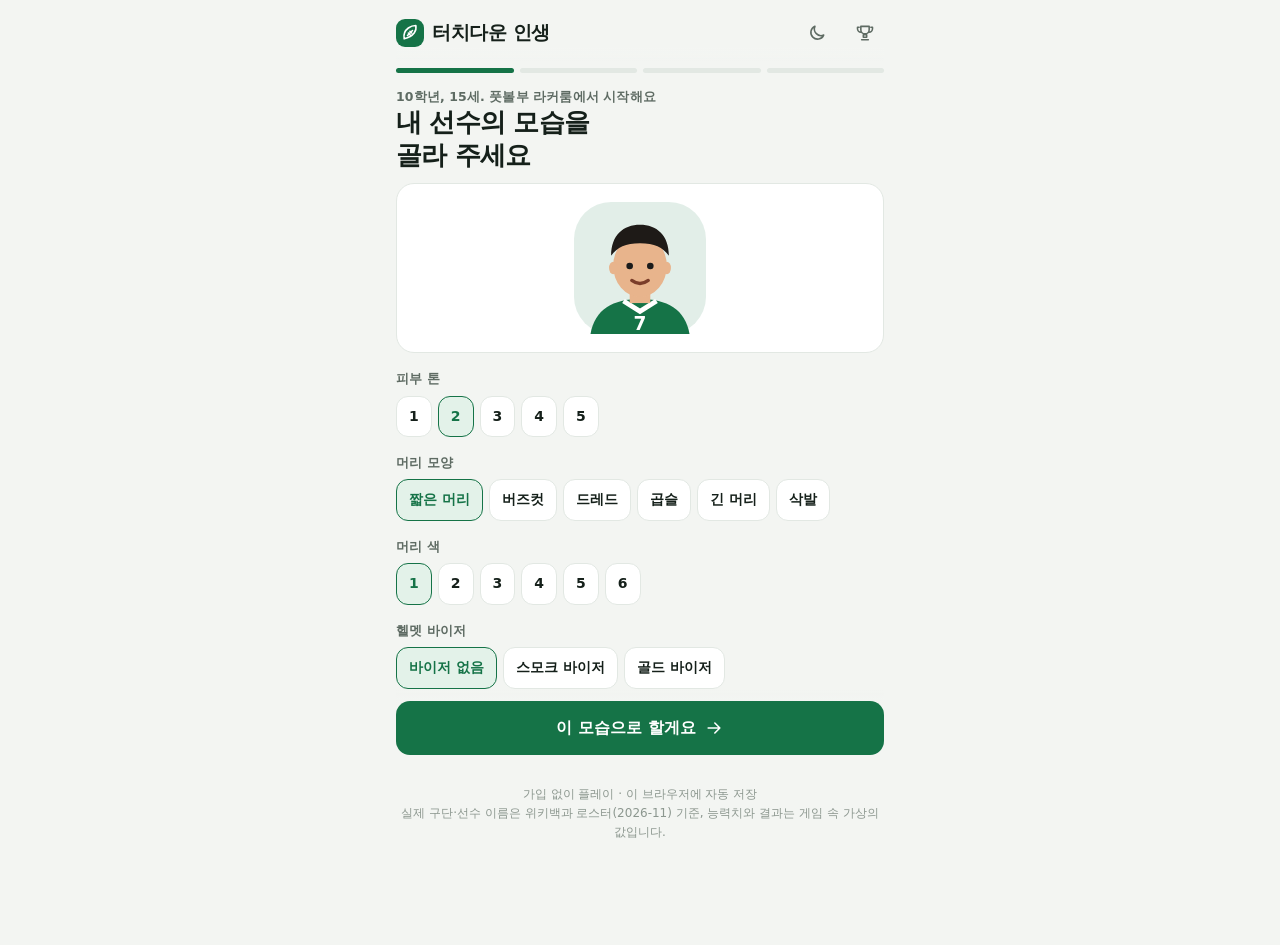
==== touchdown-life/index.html @ 7407114d "Add Touchdown Life: American football career simulation game Browser game (vanilla ES modules, no bu" ====
<!doctype html>
<html lang="ko">
<head>
  <meta charset="utf-8">
  <meta name="viewport" content="width=device-width, initial-scale=1, viewport-fit=cover">
  <meta name="theme-color" content="#F3F5F2">
  <meta name="description" content="미국 고교 풋볼부 10학년부터 대학, NFL 드래프트, 슈퍼볼과 명예의 전당까지. 나만의 미식축구 선수 커리어 게임.">
  <title>터치다운 인생</title>
  <link rel="icon" href="data:image/svg+xml,%3Csvg xmlns='http://www.w3.org/2000/svg' viewBox='0 0 64 64'%3E%3Crect width='64' height='64' rx='16' fill='%23157347'/%3E%3Cellipse cx='32' cy='32' rx='20' ry='12' transform='rotate(-30 32 32)' fill='%238A4B22'/%3E%3Cpath d='M24 37l16-10' stroke='white' stroke-width='3'/%3E%3C/svg%3E">
  <link rel="stylesheet" href="css/app.css">
  <script>try{var t=localStorage.getItem('tdlife.theme');if(t==='light'||t==='dark')document.documentElement.dataset.theme=t;}catch(e){}</script>
  <script type="module" src="js/main.js"></script>
</head>
<body>
  <div id="app"><main class="boot"><p>필드에 조명을 켜는 중…</p></main></div>
  <div id="sheet-root"></div>
  <div id="toast" class="toast" role="status" aria-live="polite"></div>
  <noscript>이 게임을 하려면 JavaScript를 켜 주세요.</noscript>
</body>
</html>
---- touchdown-life/css/app.css ----
:root {
  --bg: #F3F5F2; --surface: #FFFFFF; --surface-2: #F7F9F6; --ink: #15201A; --muted: #5E6B63; --faint: #8C978F; --line: #E2E8E3;
  --accent: #157347; --accent-2: #1F8F59; --accent-soft: #E3F2E9; --on-accent: #FFFFFF;
  --gold: #B98516; --gold-soft: #FBF1D9; --red: #CF3F3F; --red-soft: #FBE7E7; --blue: #2C66D3; --blue-soft: #E5EDFB;
  --shadow: 0 1px 2px rgba(18, 32, 24, .06), 0 6px 18px rgba(18, 32, 24, .06); --radius: 18px; --radius-s: 12px;
  color-scheme: light;
}
@media (prefers-color-scheme: dark) {
  :root:not([data-theme="light"]) {
    --bg: #0E1411; --surface: #17201B; --surface-2: #1C2620; --ink: #E7EEE9; --muted: #A1AEA6; --faint: #75837A; --line: #26332C;
    --accent: #34A86E; --accent-2: #3FBF7E; --accent-soft: #1C3527; --on-accent: #06140C;
    --gold: #E2B24A; --gold-soft: #33290F; --red: #EF6B6B; --red-soft: #3A1C1C; --blue: #6F9BF0; --blue-soft: #1B2840;
    --shadow: 0 1px 2px rgba(0, 0, 0, .3); color-scheme: dark;
  }
}
:root[data-theme="dark"] {
  --bg: #0E1411; --surface: #17201B; --surface-2: #1C2620; --ink: #E7EEE9; --muted: #A1AEA6; --faint: #75837A; --line: #26332C;
  --accent: #34A86E; --accent-2: #3FBF7E; --accent-soft: #1C3527; --on-accent: #06140C;
  --gold: #E2B24A; --gold-soft: #33290F; --red: #EF6B6B; --red-soft: #3A1C1C; --blue: #6F9BF0; --blue-soft: #1B2840;
  --shadow: 0 1px 2px rgba(0, 0, 0, .3); color-scheme: dark;
}
* { box-sizing: border-box; }
html { -webkit-text-size-adjust: 100%; }
body { margin: 0; background: var(--bg); color: var(--ink); font: 15px/1.55 -apple-system, BlinkMacSystemFont, "Apple SD Gothic Neo", "Pretendard", "Noto Sans KR", "Malgun Gothic", system-ui, sans-serif; word-break: keep-all; overflow-wrap: anywhere; }
button, input, select { font: inherit; color: inherit; }
button { cursor: pointer; }
h1, h2, h3, h4, p { margin: 0; }
.ic { width: 20px; height: 20px; fill: none; stroke: currentColor; stroke-width: 1.9; stroke-linecap: round; stroke-linejoin: round; flex: none; }
.boot { min-height: 100vh; display: grid; place-items: center; color: var(--muted); }
.shell { max-width: 520px; margin: 0 auto; min-height: 100vh; padding: 0 16px calc(96px + env(safe-area-inset-bottom)); }
.appbar { position: sticky; top: 0; z-index: 20; display: flex; align-items: center; gap: 10px; padding: 14px 0 10px; background: linear-gradient(var(--bg) 75%, transparent); }
.appbar h1 { font-size: 19px; font-weight: 800; letter-spacing: -.02em; display: flex; align-items: center; gap: 8px; }
.appbar h1 .logo { width: 28px; height: 28px; border-radius: 9px; background: var(--accent); color: var(--on-accent); display: grid; place-items: center; }
.appbar .spacer { flex: 1; }
.icon-btn { width: 38px; height: 38px; border-radius: 12px; border: 0; background: transparent; color: var(--muted); display: grid; place-items: center; }
.icon-btn:hover { background: var(--surface); color: var(--ink); }
.money-chip { display: flex; align-items: center; gap: 6px; border: 1px solid var(--line); background: var(--surface); border-radius: 999px; padding: 6px 12px 6px 8px; font-size: 13px; font-weight: 700; }
.money-chip .ic { width: 18px; height: 18px; color: var(--accent); }
.card { background: var(--surface); border-radius: var(--radius); box-shadow: var(--shadow); padding: 18px; margin: 12px 0; }
.card.flat { box-shadow: none; border: 1px solid var(--line); }
.card h2 { font-size: 17px; font-weight: 800; letter-spacing: -.01em; }
.card h3 { font-size: 15px; font-weight: 800; }
.eyebrow { font-size: 12.5px; color: var(--muted); font-weight: 600; letter-spacing: .01em; }
.muted { color: var(--muted); } .faint { color: var(--faint); } .small { font-size: 13px; } .tiny { font-size: 12px; }
.row { display: flex; align-items: center; gap: 12px; } .row.between { justify-content: space-between; } .grow { flex: 1; min-width: 0; }
.stack > * + * { margin-top: 10px; }
.big { font-size: 34px; font-weight: 900; letter-spacing: -.03em; line-height: 1.1; }
.accent { color: var(--accent); } .up { color: var(--red); } .down { color: var(--blue); } .gold { color: var(--gold); }
.pill { display: inline-flex; align-items: center; gap: 4px; padding: 2px 9px; border-radius: 999px; font-size: 12px; font-weight: 700; background: var(--surface-2); color: var(--muted); border: 1px solid var(--line); }
.pill.green { background: var(--accent-soft); color: var(--accent); border-color: transparent; } .pill.gold { background: var(--gold-soft); color: var(--gold); border-color: transparent; }
.pill.red { background: var(--red-soft); color: var(--red); border-color: transparent; } .pill.blue { background: var(--blue-soft); color: var(--blue); border-color: transparent; }
.primary, .secondary, .ghost { border: 0; border-radius: 14px; padding: 15px 18px; font-weight: 800; font-size: 16px; display: flex; align-items: center; justify-content: center; gap: 8px; width: 100%; }
.primary { background: var(--accent); color: var(--on-accent); }
.primary:hover { background: var(--accent-2); }
.primary:disabled { opacity: .45; cursor: not-allowed; }
.secondary { background: var(--accent-soft); color: var(--accent); }
.ghost { background: transparent; color: var(--muted); font-weight: 700; font-size: 14px; padding: 10px; }
.dock { position: sticky; bottom: calc(76px + env(safe-area-inset-bottom)); z-index: 15; padding: 12px 0 6px; background: linear-gradient(transparent, var(--bg) 35%); }
.dock .hint { text-align: center; font-size: 12.5px; color: var(--muted); margin-bottom: 8px; }
/* 하단 탭 */
.tabbar { position: fixed; left: 0; right: 0; bottom: 0; z-index: 30; background: var(--surface); border-top: 1px solid var(--line); padding-bottom: env(safe-area-inset-bottom); }
.tabbar nav { max-width: 520px; margin: 0 auto; display: grid; grid-template-columns: repeat(5, 1fr); }
.tab { border: 0; background: transparent; padding: 9px 0 8px; display: grid; justify-items: center; gap: 2px; font-size: 11.5px; font-weight: 700; color: var(--faint); position: relative; }
.tab.active { color: var(--accent); }
.tab .dot { position: absolute; top: 6px; right: calc(50% - 16px); width: 8px; height: 8px; border-radius: 50%; background: var(--red); }
/* 프로필 */
.hero { display: flex; gap: 14px; align-items: center; }
.hero .avatar { border-radius: 18px; flex: none; }
.hero .name { font-size: 20px; font-weight: 900; letter-spacing: -.02em; }
.ovr { text-align: right; }
.ovr b { display: block; font-size: 36px; line-height: 1; font-weight: 900; letter-spacing: -.04em; }
.ovr small { font-size: 12px; color: var(--muted); font-weight: 700; }
.tier { font-size: 12px; font-weight: 800; color: var(--accent); }
.stat-grid { display: grid; grid-template-columns: repeat(3, 1fr); gap: 8px; }
.stat-grid.four { grid-template-columns: repeat(4, 1fr); }
.stat { background: var(--surface-2); border-radius: var(--radius-s); padding: 10px 8px; text-align: center; }
.stat b { display: block; font-size: 20px; font-weight: 900; letter-spacing: -.03em; line-height: 1.2; }
.stat span { font-size: 11.5px; color: var(--muted); font-weight: 600; }
/* 할 일 목록 */
.todo { display: flex; align-items: center; gap: 12px; width: 100%; text-align: left; border: 0; background: transparent; padding: 13px 2px; border-top: 1px solid var(--line); }
.todo:first-of-type { border-top: 0; }
.todo .badge { width: 40px; height: 40px; border-radius: 13px; background: var(--accent-soft); color: var(--accent); display: grid; place-items: center; flex: none; }
.todo .badge.gold { background: var(--gold-soft); color: var(--gold); } .todo .badge.red { background: var(--red-soft); color: var(--red); } .todo .badge.blue { background: var(--blue-soft); color: var(--blue); }
.todo strong { display: block; font-size: 15px; } .todo small { color: var(--muted); font-size: 13px; }
.todo .new { width: 8px; height: 8px; border-radius: 50%; background: var(--red); }
.todo .ic.chev { color: var(--faint); }
/* 시즌 진행 */
.segments { display: grid; grid-template-columns: repeat(5, 1fr); gap: 4px; margin: 10px 0 4px; }
.segments i { height: 6px; border-radius: 3px; background: var(--line); }
.segments i.done { background: var(--accent); } .segments i.now { background: var(--gold); }
.seg-labels { display: grid; grid-template-columns: repeat(5, 1fr); gap: 4px; font-size: 10.5px; color: var(--faint); text-align: center; }
.field { display: block; width: 100%; height: auto; border-radius: 14px; }
.choice { display: block; width: 100%; text-align: left; background: var(--surface); border: 1.5px solid var(--line); border-radius: 16px; padding: 14px 16px; margin-top: 10px; }
.choice:hover { border-color: var(--accent); background: var(--accent-soft); }
.choice strong { display: block; font-size: 15.5px; }
.choice .chance { font-size: 13px; color: var(--accent); font-weight: 800; margin-top: 3px; }
.choice .hint { font-size: 12.5px; color: var(--muted); }
.result-box { border-radius: 16px; padding: 14px 16px; background: var(--accent-soft); }
.result-box.fail { background: var(--red-soft); }
.result-box .verdict { font-weight: 900; font-size: 18px; }
.roll { height: 10px; border-radius: 5px; background: var(--red-soft); position: relative; overflow: hidden; margin: 10px 0 6px; }
.roll span { position: absolute; inset: 0 auto 0 0; background: var(--accent); opacity: .65; }
.roll i { position: absolute; top: -3px; width: 3px; height: 16px; background: var(--ink); border-radius: 2px; }
.lines { display: flex; flex-wrap: wrap; gap: 6px; margin-top: 8px; }
/* 능력치 */
.attr { display: grid; grid-template-columns: 74px 1fr 52px; align-items: center; gap: 10px; padding: 7px 0; }
.attr .bar { height: 9px; border-radius: 5px; background: var(--surface-2); overflow: hidden; border: 1px solid var(--line); }
.attr .bar span { display: block; height: 100%; background: var(--faint); border-radius: 5px; }
.attr.focus .bar span { background: var(--accent); }
.attr .v { text-align: right; font-weight: 900; font-variant-numeric: tabular-nums; }
.attr .v small { font-size: 11px; font-weight: 800; margin-left: 2px; }
.attr label { font-weight: 700; font-size: 14px; }
.attr.focus label { color: var(--accent); }
.meter { display: grid; grid-template-columns: 84px 1fr 34px; gap: 10px; align-items: center; font-size: 13.5px; padding: 4px 0; }
.meter .bar { height: 7px; border-radius: 4px; background: var(--surface-2); overflow: hidden; }
.meter .bar span { display: block; height: 100%; background: var(--blue); }
/* 표 */
.table-wrap { overflow-x: auto; margin: 0 -4px; }
table { width: 100%; border-collapse: collapse; font-size: 13px; font-variant-numeric: tabular-nums; }
th, td { padding: 8px 6px; text-align: right; white-space: nowrap; border-bottom: 1px solid var(--line); }
th { color: var(--muted); font-weight: 700; font-size: 12px; }
th:first-child, td:first-child, td.l, th.l { text-align: left; }
tr.mine td { background: var(--accent-soft); font-weight: 800; }
.res-w { color: var(--accent); font-weight: 900; } .res-l { color: var(--red); font-weight: 900; }
/* 트로피 */
.shelf { display: grid; grid-template-columns: repeat(auto-fill, minmax(92px, 1fr)); gap: 8px; }
.trophy { background: var(--gold-soft); border-radius: 14px; padding: 10px 8px; text-align: center; }
.trophy .ic { width: 26px; height: 26px; color: var(--gold); }
.trophy b { display: block; font-size: 18px; font-weight: 900; }
.trophy span { font-size: 11.5px; font-weight: 700; color: var(--muted); }
.timeline { list-style: none; margin: 0; padding: 0; }
.timeline li { display: grid; grid-template-columns: 48px 1fr; gap: 10px; padding: 8px 0; border-bottom: 1px dashed var(--line); font-size: 14px; }
.timeline li b { color: var(--accent); font-variant-numeric: tabular-nums; }
/* 반응 */
.post { border-top: 1px solid var(--line); padding: 12px 0; }
.post:first-child { border-top: 0; }
.headline { font-weight: 800; font-size: 15.5px; margin: 4px 0 8px; }
.comment { display: grid; grid-template-columns: 32px 1fr auto; gap: 10px; padding: 8px 0; }
.comment .face { width: 32px; height: 32px; border-radius: 50%; background: var(--surface-2); display: grid; place-items: center; font-weight: 800; font-size: 13px; color: var(--muted); }
.comment .meta { font-size: 11.5px; color: var(--faint); }
.comment .likes { font-size: 12px; color: var(--faint); }
.spark { width: 100%; height: auto; }
.spark-line { fill: none; stroke: var(--accent); stroke-width: 2.4; } .spark-fill { fill: var(--accent-soft); } .spark-dot { fill: var(--accent); }
/* 시트 */
.backdrop { position: fixed; inset: 0; z-index: 50; background: rgba(8, 14, 10, .45); display: flex; align-items: flex-end; justify-content: center; animation: fade .15s ease-out; }
.sheet { width: 100%; max-width: 520px; max-height: 92vh; overflow: auto; background: var(--surface); border-radius: 24px 24px 0 0; padding: 20px 18px calc(18px + env(safe-area-inset-bottom)); animation: up .22s ease-out; }
.sheet .close { position: sticky; top: 0; float: right; margin: -6px -6px 0 0; }
.sheet h2 { font-size: 22px; font-weight: 900; letter-spacing: -.02em; line-height: 1.3; }
.sheet .lead { color: var(--muted); margin-top: 6px; }
.kv { display: flex; justify-content: space-between; gap: 12px; padding: 9px 0; border-bottom: 1px solid var(--line); font-size: 14.5px; }
.kv span { color: var(--muted); } .kv b { text-align: right; }
.growth-grid { display: grid; grid-template-columns: repeat(3, 1fr); gap: 8px; margin-top: 12px; }
.growth-grid .g { background: var(--surface-2); border-radius: 14px; padding: 10px; text-align: center; }
.growth-grid .g b { display: block; font-size: 26px; font-weight: 900; letter-spacing: -.03em; }
.growth-grid .g.focus b { color: var(--accent); }
.growth-grid .g small { font-size: 12px; font-weight: 800; }
.option { display: block; width: 100%; text-align: left; border: 1.5px solid var(--line); background: var(--surface); border-radius: 16px; padding: 14px 16px; margin-top: 10px; }
.option.sel { border-color: var(--accent); background: var(--accent-soft); }
.option strong { font-size: 15.5px; } .option .sub { font-size: 13px; color: var(--muted); margin-top: 2px; } .option .desc { font-size: 13px; margin-top: 6px; }
.toast { position: fixed; left: 50%; bottom: calc(96px + env(safe-area-inset-bottom)); transform: translateX(-50%) translateY(20px); opacity: 0; background: var(--ink); color: var(--bg); padding: 10px 16px; border-radius: 12px; font-size: 14px; font-weight: 700; z-index: 70; transition: .2s; max-width: calc(100% - 32px); pointer-events: none; }
.toast.show { opacity: 1; transform: translateX(-50%); }
/* 중계 */
.scoreboard { display: grid; grid-template-columns: 1fr auto 1fr; align-items: center; background: #101814; color: #fff; border-radius: 18px; padding: 16px; text-align: center; }
.scoreboard b { font-size: 40px; font-weight: 900; font-variant-numeric: tabular-nums; letter-spacing: -.03em; }
.scoreboard small { display: block; font-size: 12px; opacity: .75; font-weight: 700; }
.scoreboard .q { font-size: 12px; background: #E5B53C; color: #101814; border-radius: 8px; padding: 2px 8px; font-weight: 900; }
.pbp { list-style: none; padding: 0; margin: 12px 0 0; max-height: 46vh; overflow: auto; }
.pbp li { padding: 8px 0; border-bottom: 1px solid var(--line); font-size: 14px; display: grid; grid-template-columns: 56px 1fr; gap: 8px; animation: fade .3s; }
.pbp li.score { font-weight: 800; } .pbp li.mine { color: var(--accent); } .pbp li time { color: var(--faint); font-size: 12px; font-variant-numeric: tabular-nums; }
/* 생성 화면 */
.steps { display: flex; gap: 6px; margin: 6px 0 14px; }
.steps i { flex: 1; height: 5px; border-radius: 3px; background: var(--line); } .steps i.on { background: var(--accent); }
.setup h2 { font-size: 26px; font-weight: 900; letter-spacing: -.03em; line-height: 1.25; }
.field-row { margin-top: 16px; }
.field-row > label { display: block; font-size: 13px; font-weight: 700; color: var(--muted); margin-bottom: 6px; }
input[type=text], input[type=number], select { width: 100%; border: 1.5px solid var(--line); background: var(--surface); border-radius: 12px; padding: 12px 14px; font-size: 16px; }
input:focus, select:focus, button:focus-visible { outline: 2px solid var(--accent); outline-offset: 2px; }
.seg { display: flex; flex-wrap: wrap; gap: 6px; }
.seg button { border: 1.5px solid var(--line); background: var(--surface); border-radius: 12px; padding: 9px 12px; font-weight: 700; font-size: 14px; }
.seg button.on { border-color: var(--accent); background: var(--accent-soft); color: var(--accent); }
.pos-grid { display: grid; grid-template-columns: repeat(4, 1fr); gap: 6px; }
.pos-grid button { border: 1.5px solid var(--line); background: var(--surface); border-radius: 12px; padding: 9px 4px; display: grid; gap: 0; }
.pos-grid button b { font-size: 16px; font-weight: 900; } .pos-grid button span { font-size: 11px; color: var(--muted); }
.pos-grid button.on { border-color: var(--accent); background: var(--accent-soft); } .pos-grid button.on b { color: var(--accent); }
.cand { border: 1.5px solid var(--line); background: var(--surface); border-radius: 18px; padding: 14px 16px; width: 100%; text-align: left; margin-top: 10px; }
.cand.on { border-color: var(--accent); box-shadow: 0 0 0 3px var(--accent-soft); }
.cand .mini { display: grid; grid-template-columns: repeat(6, 1fr); gap: 4px; margin-top: 10px; }
.cand .mini div { text-align: center; } .cand .mini b { display: block; font-size: 16px; font-weight: 900; } .cand .mini span { font-size: 10.5px; color: var(--muted); }
.avatar-grid { display: grid; grid-template-columns: repeat(3, 1fr); gap: 8px; }
.avatar-grid button { border: 1.5px solid var(--line); background: var(--surface); border-radius: 16px; padding: 6px; display: grid; place-items: center; }
.avatar-grid button.on { border-color: var(--accent); background: var(--accent-soft); }
.footer { text-align: center; font-size: 12px; color: var(--faint); padding: 24px 0 8px; }
.footer a { color: var(--muted); }
@keyframes up { from { transform: translateY(40px); opacity: .6; } }
@keyframes fade { from { opacity: 0; } }
@keyframes pop { 0% { transform: scale(.6); opacity: 0; } 70% { transform: scale(1.08); } }
.pop { animation: pop .45s ease-out both; }
@media (prefers-reduced-motion: reduce) { * { animation: none !important; transition: none !important; } }
@media (max-width: 380px) { .stat-grid.four { grid-template-columns: repeat(2, 1fr); } .big { font-size: 30px; } }
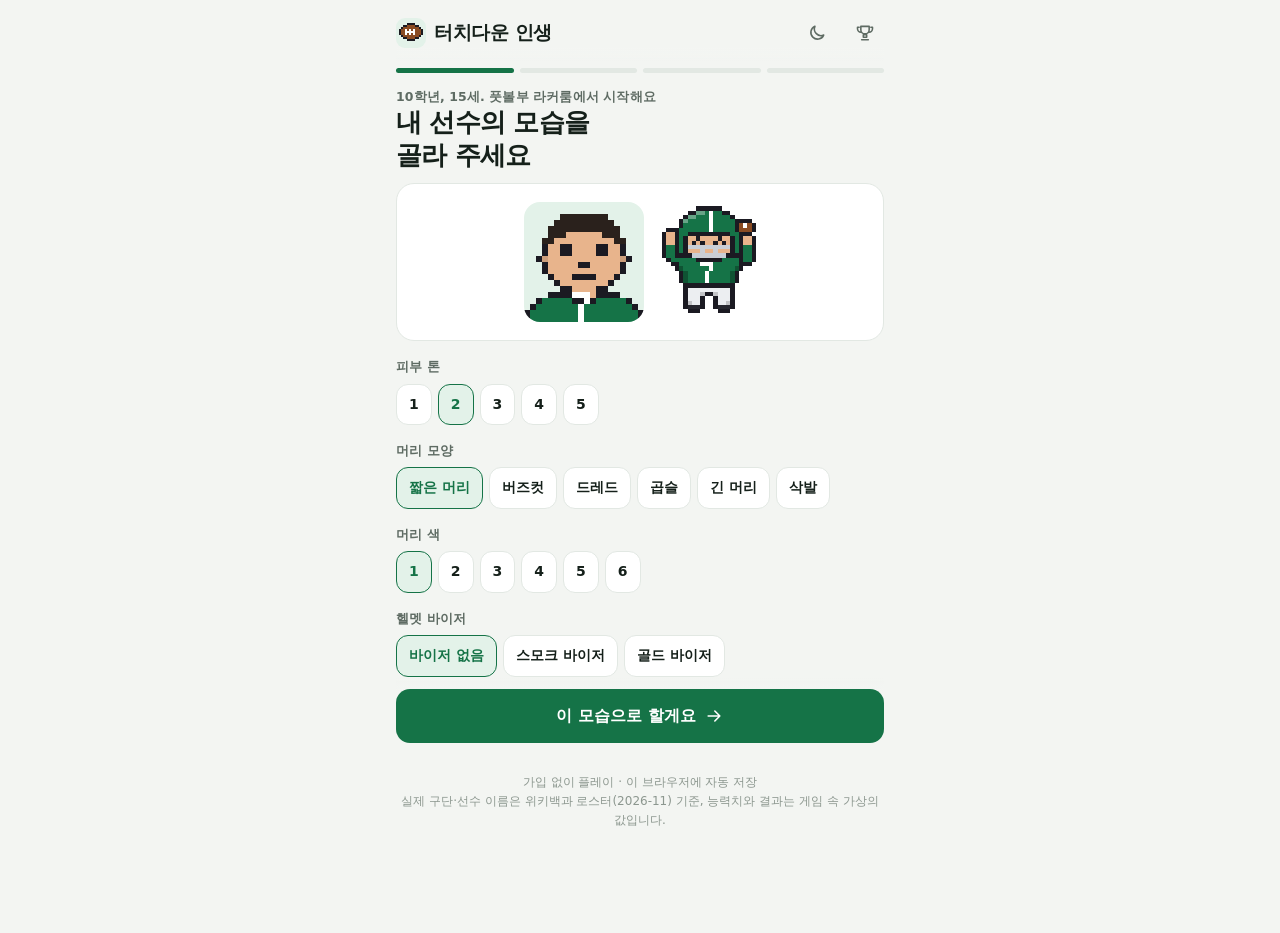
==== commit e9ece8e4: "Add touch-play big games, animations and more systems from both games - Big games pause the season: " ====
--- a/touchdown-life/index.html
+++ b/touchdown-life/index.html
@@ -7,6 +7,9 @@
   <meta name="description" content="미국 고교 풋볼부 10학년부터 대학, NFL 드래프트, 슈퍼볼과 명예의 전당까지. 나만의 미식축구 선수 커리어 게임.">
   <title>터치다운 인생</title>
   <link rel="icon" href="data:image/svg+xml,%3Csvg xmlns='http://www.w3.org/2000/svg' viewBox='0 0 64 64'%3E%3Crect width='64' height='64' rx='16' fill='%23157347'/%3E%3Cellipse cx='32' cy='32' rx='20' ry='12' transform='rotate(-30 32 32)' fill='%238A4B22'/%3E%3Cpath d='M24 37l16-10' stroke='white' stroke-width='3'/%3E%3C/svg%3E">
+  <link rel="preconnect" href="https://fonts.googleapis.com">
+  <link rel="preconnect" href="https://fonts.gstatic.com" crossorigin>
+  <link rel="stylesheet" href="https://fonts.googleapis.com/css2?family=Barlow+Condensed:wght@600;700;800&display=swap">
   <link rel="stylesheet" href="css/app.css">
   <script>try{var t=localStorage.getItem('tdlife.theme');if(t==='light'||t==='dark')document.documentElement.dataset.theme=t;}catch(e){}</script>
   <script type="module" src="js/main.js"></script>
@@ -14,6 +17,8 @@
 <body>
   <div id="app"><main class="boot"><p>필드에 조명을 켜는 중…</p></main></div>
   <div id="sheet-root"></div>
+  <div id="clutch-root"></div>
+  <div id="fx-root"></div>
   <div id="toast" class="toast" role="status" aria-live="polite"></div>
   <noscript>이 게임을 하려면 JavaScript를 켜 주세요.</noscript>
 </body>
--- a/touchdown-life/css/app.css
+++ b/touchdown-life/css/app.css
@@ -3,6 +3,9 @@
   --accent: #157347; --accent-2: #1F8F59; --accent-soft: #E3F2E9; --on-accent: #FFFFFF;
   --gold: #B98516; --gold-soft: #FBF1D9; --red: #CF3F3F; --red-soft: #FBE7E7; --blue: #2C66D3; --blue-soft: #E5EDFB;
   --shadow: 0 1px 2px rgba(18, 32, 24, .06), 0 6px 18px rgba(18, 32, 24, .06); --radius: 18px; --radius-s: 12px;
+  --scrim: rgba(8, 14, 10, .45); --board: #101814; --board-ink: #FFFFFF; --board-flag: #E5B53C;
+  --font-body: -apple-system, BlinkMacSystemFont, "Apple SD Gothic Neo", "Pretendard", "Noto Sans KR", "Malgun Gothic", system-ui, sans-serif;
+  --font-num: "Barlow Condensed", "Arial Narrow", -apple-system, "Apple SD Gothic Neo", system-ui, sans-serif;
   color-scheme: light;
 }
 @media (prefers-color-scheme: dark) {
@@ -21,16 +24,19 @@
 }
 * { box-sizing: border-box; }
 html { -webkit-text-size-adjust: 100%; }
-body { margin: 0; background: var(--bg); color: var(--ink); font: 15px/1.55 -apple-system, BlinkMacSystemFont, "Apple SD Gothic Neo", "Pretendard", "Noto Sans KR", "Malgun Gothic", system-ui, sans-serif; word-break: keep-all; overflow-wrap: anywhere; }
+body { margin: 0; background: var(--bg); color: var(--ink); font: 15px/1.55 var(--font-body); word-break: keep-all; overflow-wrap: anywhere; }
+body::before { content: ""; position: fixed; inset: 0 0 auto; height: env(safe-area-inset-top, 0px); z-index: 25; background: var(--bg); }
+h1, h2, h3 { text-wrap: balance; }
 button, input, select { font: inherit; color: inherit; }
 button { cursor: pointer; }
 h1, h2, h3, h4, p { margin: 0; }
 .ic { width: 20px; height: 20px; fill: none; stroke: currentColor; stroke-width: 1.9; stroke-linecap: round; stroke-linejoin: round; flex: none; }
 .boot { min-height: 100vh; display: grid; place-items: center; color: var(--muted); }
-.shell { max-width: 520px; margin: 0 auto; min-height: 100vh; padding: 0 16px calc(96px + env(safe-area-inset-bottom)); }
-.appbar { position: sticky; top: 0; z-index: 20; display: flex; align-items: center; gap: 10px; padding: 14px 0 10px; background: linear-gradient(var(--bg) 75%, transparent); }
+.shell { max-width: 520px; margin: 0 auto; min-height: 100vh; padding-block: 0 calc(96px + env(safe-area-inset-bottom, 0px)); padding-left: max(16px, env(safe-area-inset-left, 0px)); padding-right: max(16px, env(safe-area-inset-right, 0px)); }
+.appbar { position: sticky; top: env(safe-area-inset-top, 0px); z-index: 20; display: flex; align-items: center; gap: 10px; padding: 14px 0 10px; background: linear-gradient(var(--bg) 75%, transparent); }
 .appbar h1 { font-size: 19px; font-weight: 800; letter-spacing: -.02em; display: flex; align-items: center; gap: 8px; }
-.appbar h1 .logo { width: 28px; height: 28px; border-radius: 9px; background: var(--accent); color: var(--on-accent); display: grid; place-items: center; }
+.appbar h1 .logo { width: 30px; height: 30px; border-radius: 9px; background: var(--accent-soft); display: grid; place-items: center; }
+.appbar h1 .logo .px { width: 24px; height: 24px; }
 .appbar .spacer { flex: 1; }
 .icon-btn { width: 38px; height: 38px; border-radius: 12px; border: 0; background: transparent; color: var(--muted); display: grid; place-items: center; }
 .icon-btn:hover { background: var(--surface); color: var(--ink); }
@@ -58,7 +64,7 @@
 .dock { position: sticky; bottom: calc(76px + env(safe-area-inset-bottom)); z-index: 15; padding: 12px 0 6px; background: linear-gradient(transparent, var(--bg) 35%); }
 .dock .hint { text-align: center; font-size: 12.5px; color: var(--muted); margin-bottom: 8px; }
 /* 하단 탭 */
-.tabbar { position: fixed; left: 0; right: 0; bottom: 0; z-index: 30; background: var(--surface); border-top: 1px solid var(--line); padding-bottom: env(safe-area-inset-bottom); }
+.tabbar { position: fixed; left: 0; right: 0; bottom: 0; z-index: 30; background: var(--surface); border-top: 1px solid var(--line); padding-bottom: env(safe-area-inset-bottom, 0px); padding-left: max(16px, env(safe-area-inset-left, 0px)); padding-right: max(16px, env(safe-area-inset-right, 0px)); }
 .tabbar nav { max-width: 520px; margin: 0 auto; display: grid; grid-template-columns: repeat(5, 1fr); }
 .tab { border: 0; background: transparent; padding: 9px 0 8px; display: grid; justify-items: center; gap: 2px; font-size: 11.5px; font-weight: 700; color: var(--faint); position: relative; }
 .tab.active { color: var(--accent); }
@@ -142,8 +148,8 @@
 .spark { width: 100%; height: auto; }
 .spark-line { fill: none; stroke: var(--accent); stroke-width: 2.4; } .spark-fill { fill: var(--accent-soft); } .spark-dot { fill: var(--accent); }
 /* 시트 */
-.backdrop { position: fixed; inset: 0; z-index: 50; background: rgba(8, 14, 10, .45); display: flex; align-items: flex-end; justify-content: center; animation: fade .15s ease-out; }
-.sheet { width: 100%; max-width: 520px; max-height: 92vh; overflow: auto; background: var(--surface); border-radius: 24px 24px 0 0; padding: 20px 18px calc(18px + env(safe-area-inset-bottom)); animation: up .22s ease-out; }
+.backdrop { position: fixed; inset: 0; z-index: 50; background: var(--scrim); padding-top: env(safe-area-inset-top, 0px); display: flex; align-items: flex-end; justify-content: center; animation: fade .15s ease-out; }
+.sheet { width: 100%; max-width: 520px; max-height: 92vh; overflow: auto; background: var(--surface); border-radius: 24px 24px 0 0; padding-block: 20px calc(18px + env(safe-area-inset-bottom, 0px)); padding-left: max(18px, env(safe-area-inset-left, 0px)); padding-right: max(18px, env(safe-area-inset-right, 0px)); animation: up .22s ease-out; }
 .sheet .close { position: sticky; top: 0; float: right; margin: -6px -6px 0 0; }
 .sheet h2 { font-size: 22px; font-weight: 900; letter-spacing: -.02em; line-height: 1.3; }
 .sheet .lead { color: var(--muted); margin-top: 6px; }
@@ -157,13 +163,13 @@
 .option { display: block; width: 100%; text-align: left; border: 1.5px solid var(--line); background: var(--surface); border-radius: 16px; padding: 14px 16px; margin-top: 10px; }
 .option.sel { border-color: var(--accent); background: var(--accent-soft); }
 .option strong { font-size: 15.5px; } .option .sub { font-size: 13px; color: var(--muted); margin-top: 2px; } .option .desc { font-size: 13px; margin-top: 6px; }
-.toast { position: fixed; left: 50%; bottom: calc(96px + env(safe-area-inset-bottom)); transform: translateX(-50%) translateY(20px); opacity: 0; background: var(--ink); color: var(--bg); padding: 10px 16px; border-radius: 12px; font-size: 14px; font-weight: 700; z-index: 70; transition: .2s; max-width: calc(100% - 32px); pointer-events: none; }
+.toast { position: fixed; left: 50%; bottom: calc(96px + env(safe-area-inset-bottom, 0px)); transform: translateX(-50%) translateY(20px); opacity: 0; background: var(--ink); color: var(--bg); padding: 10px 16px; border-radius: 12px; font-size: 14px; font-weight: 700; z-index: 70; transition: .2s; max-width: calc(100% - 32px); pointer-events: none; }
 .toast.show { opacity: 1; transform: translateX(-50%); }
 /* 중계 */
-.scoreboard { display: grid; grid-template-columns: 1fr auto 1fr; align-items: center; background: #101814; color: #fff; border-radius: 18px; padding: 16px; text-align: center; }
+.scoreboard { display: grid; grid-template-columns: 1fr auto 1fr; align-items: center; background: var(--board); color: var(--board-ink); border-radius: 18px; padding: 16px; text-align: center; }
 .scoreboard b { font-size: 40px; font-weight: 900; font-variant-numeric: tabular-nums; letter-spacing: -.03em; }
 .scoreboard small { display: block; font-size: 12px; opacity: .75; font-weight: 700; }
-.scoreboard .q { font-size: 12px; background: #E5B53C; color: #101814; border-radius: 8px; padding: 2px 8px; font-weight: 900; }
+.scoreboard .q { font-size: 12px; background: var(--board-flag); color: var(--board); border-radius: 8px; padding: 2px 8px; font-weight: 900; }
 .pbp { list-style: none; padding: 0; margin: 12px 0 0; max-height: 46vh; overflow: auto; }
 .pbp li { padding: 8px 0; border-bottom: 1px solid var(--line); font-size: 14px; display: grid; grid-template-columns: 56px 1fr; gap: 8px; animation: fade .3s; }
 .pbp li.score { font-weight: 800; } .pbp li.mine { color: var(--accent); } .pbp li time { color: var(--faint); font-size: 12px; font-variant-numeric: tabular-nums; }
@@ -197,3 +203,160 @@
 .pop { animation: pop .45s ease-out both; }
 @media (prefers-reduced-motion: reduce) { * { animation: none !important; transition: none !important; } }
 @media (max-width: 380px) { .stat-grid.four { grid-template-columns: repeat(2, 1fr); } .big { font-size: 30px; } }
+
+/* 숫자는 경기장 전광판처럼 좁은 고딕 */
+.big, .ovr b, .stat b, .scoreboard b, .growth-grid .g b, .trophy b, .pos-grid button b, .cand .mini b, .money-chip, .attr .v, .meter b, table { font-family: var(--font-num); font-variant-numeric: tabular-nums; }
+.ovr b, .scoreboard b, .growth-grid .g b { font-weight: 800; letter-spacing: 0; }
+.stat b { font-size: 22px; font-weight: 700; letter-spacing: 0; }
+table { font-size: 14px; } td.l, th.l, .tiny { font-family: var(--font-body); }
+
+/* 픽셀 아트 */
+.px { image-rendering: pixelated; display: block; max-width: 100%; }
+.px.scene { width: 100%; height: auto; aspect-ratio: 160 / 84; border-radius: 14px; background: var(--surface-2); }
+.px.portrait { border-radius: 16px; background: var(--accent-soft); flex: none; }
+.px.icon { width: 30px; height: 30px; margin: 0 auto; }
+.trophy .px.icon { width: 34px; height: 34px; }
+.avatar-stage { display: flex; justify-content: center; align-items: flex-end; gap: 18px; }
+.avatar-stage .sprite { flex: none; }
+.hero-scene { padding: 10px; }
+.px-anim { position: relative; }
+.px-anim .f2 { position: absolute; inset: 0; animation: frame2 .9s steps(1) infinite; }
+@keyframes frame2 { 0% { opacity: 0; } 50% { opacity: 1; } }
+@media (prefers-reduced-motion: reduce) { .px-anim .f2 { display: none; } }
+
+/* ───────── 연출 오버레이 ───────── */
+.fx { position: fixed; inset: 0; z-index: 90; overflow: auto; animation: fade .2s ease-out; padding-top: env(safe-area-inset-top, 0px); padding-bottom: env(safe-area-inset-bottom, 0px); }
+.fx.dark { background: var(--board); color: var(--board-ink); }
+.fx.light { background: var(--bg); color: var(--ink); }
+.fx-canvas { position: fixed; inset: 0; width: 100%; height: 100%; image-rendering: pixelated; pointer-events: none; z-index: 1; }
+.fx-body { position: relative; z-index: 2; max-width: 480px; margin: 0 auto; min-height: 100%; display: grid; align-content: center; gap: 6px; text-align: center; padding-block: 56px 32px; padding-left: max(18px, env(safe-area-inset-left, 0px)); padding-right: max(18px, env(safe-area-inset-right, 0px)); }
+.fx h2 { font-size: 28px; font-weight: 900; letter-spacing: -.02em; line-height: 1.25; }
+.fx .lead { opacity: .82; margin-top: 4px; }
+.fx.dark .eyebrow { color: var(--board-flag); }
+.fx-skip { position: fixed; top: calc(12px + env(safe-area-inset-top, 0px)); right: max(12px, env(safe-area-inset-right, 0px)); z-index: 3; border: 0; border-radius: 999px; padding: 8px 14px; background: rgba(255, 255, 255, .14); color: inherit; font-weight: 800; font-size: 13px; }
+.fx.light .fx-skip { background: var(--surface-2); }
+.fx .scene { border-radius: 14px; }
+/* 시즌 진행 */
+.fx-season { text-align: left; }
+.fx-season h2, .fx-season .eyebrow { text-align: left; }
+.fx-wl { font-family: var(--font-num); font-size: 18px; margin-top: 4px; } .fx-wl b { font-size: 34px; font-weight: 800; }
+.fx-progress { height: 6px; border-radius: 3px; background: rgba(255, 255, 255, .15); overflow: hidden; margin: 8px 0 10px; }
+.fx-progress i { display: block; height: 100%; width: 100%; background: var(--board-flag); transform-origin: left; animation: grow linear both; }
+@keyframes grow { from { transform: scaleX(0); } to { transform: scaleX(1); } }
+.fx-games { list-style: none; padding: 0; margin: 0; display: grid; gap: 6px; }
+.fx-games li { display: grid; grid-template-columns: 52px 1fr 40px; gap: 8px; align-items: center; background: rgba(255, 255, 255, .07); border-radius: 12px; padding: 8px 10px; font-size: 14px; opacity: 0; animation: slideIn .3s ease-out both; }
+.fx-games li.win .grow b { color: #7FE0A0; } .fx-games li.loss .grow b { color: #FF9A9A; }
+.fx-games li.big { outline: 2px solid var(--board-flag); }
+.fx-games li small { display: block; opacity: .7; font-size: 12px; }
+.fx-games .tag { font-size: 11.5px; opacity: .75; font-weight: 700; }
+.fx-games .gr { font-family: var(--font-num); font-weight: 800; font-size: 18px; text-align: right; }
+@keyframes slideIn { from { opacity: 0; transform: translateX(-14px); } to { opacity: 1; transform: none; } }
+/* 성장 공개 */
+.fx-growth h2 { font-family: var(--font-num); font-size: 40px; }
+.fx-growth h2 .ovr-to { color: var(--accent); }
+.fx-growth .growth-grid .g { animation: pop .45s ease-out both; }
+.fx-growth .g b.done { animation: pop .3s ease-out; }
+.fx-growth .g em { display: block; font-style: normal; font-weight: 800; font-size: 12px; }
+.fx-tag { display: inline-block; margin: 8px auto 0; padding: 6px 12px; border-radius: 999px; background: var(--red-soft); color: var(--red); font-weight: 800; font-size: 13px; }
+.fx-tag.green { background: var(--accent-soft); color: var(--accent); }
+/* 세리머니 */
+.fx-ceremony { position: relative; }
+.fx-ceremony .spot { position: absolute; left: 50%; top: -60px; width: 320px; height: 420px; transform: translateX(-50%); background: radial-gradient(ellipse at top, rgba(255, 240, 180, .35), transparent 65%); pointer-events: none; }
+.fx-trophy { width: 120px; height: 120px; margin: 0 auto; animation: drop .9s cubic-bezier(.3, 1.6, .5, 1) both; }
+.fx-hero { width: 110px; height: 140px; margin: 0 auto; animation: rise .7s .4s ease-out both; }
+@keyframes drop { from { transform: translateY(-160px); opacity: 0; } to { transform: none; opacity: 1; } }
+@keyframes rise { from { transform: translateY(40px); opacity: 0; } to { transform: none; opacity: 1; } }
+.fx-ceremony h2 { animation: pop .5s .6s ease-out both; color: var(--board-flag); }
+/* 타이틀 카드 */
+.fx-title .year { font-family: var(--font-num); font-size: 96px; font-weight: 800; line-height: 1; color: var(--board-flag); animation: zoomIn .6s cubic-bezier(.2, 1.4, .4, 1) both; }
+.fx-title h2 { animation: fadeUp .5s .35s both; }
+.fx-title .scene { animation: fadeUp .5s both; }
+@keyframes zoomIn { from { transform: scale(2.2); opacity: 0; } to { transform: none; opacity: 1; } }
+@keyframes fadeUp { from { transform: translateY(14px); opacity: 0; } to { transform: none; opacity: 1; } }
+/* 드래프트 */
+.fx-draft .pick-in span { display: inline-block; font-family: var(--font-num); font-weight: 800; font-size: 28px; letter-spacing: .08em; padding: 10px 16px; border: 2px solid var(--board-flag); color: var(--board-flag); animation: blink .4s steps(1) 4, fadeOutUp .3s 1.6s forwards; }
+.fx-draft .reveal { margin-top: 6px; padding: 16px; border-radius: 16px; background: var(--team); color: #fff; opacity: 0; animation: pop .5s 1.8s cubic-bezier(.2, 1.5, .4, 1) forwards; text-shadow: 0 1px 2px rgba(0, 0, 0, .5); }
+.fx-draft .reveal h2 { font-size: 30px; }
+.fx-draft .reveal-scene { margin-top: 10px; opacity: 0; animation: fadeUp .5s 2.1s forwards; }
+@keyframes blink { 50% { opacity: 0; } }
+@keyframes fadeOutUp { to { opacity: 0; transform: translateY(-10px); height: 0; padding: 0; margin: 0; } }
+/* 계약서 */
+.fx-sign .paper { background: #FBF7EE; color: #2A2320; border-radius: 10px; padding: 18px; text-align: left; position: relative; transform: rotate(-1.5deg); border-top: 8px solid var(--team); animation: rise .5s both; }
+.fx-sign .paper .kv span { color: #7A6A5A; } .fx-sign .paper .kv { border-color: #E6DCCB; }
+.fx-sign .sig { width: 70%; height: 50px; margin-top: 10px; }
+.fx-sign .sig path { fill: none; stroke: #1E3A8A; stroke-width: 2.4; stroke-linecap: round; stroke-dasharray: 420; stroke-dashoffset: 420; animation: draw 1.2s .5s ease-in-out forwards; }
+.fx-sign .stamp { position: absolute; right: 16px; bottom: 18px; border: 3px solid #C83A3A; color: #C83A3A; font-weight: 900; padding: 4px 10px; border-radius: 8px; transform: rotate(-12deg) scale(2); opacity: 0; animation: stamp .3s 1.8s forwards; }
+@keyframes draw { to { stroke-dashoffset: 0; } }
+@keyframes stamp { to { transform: rotate(-12deg) scale(1); opacity: 1; } }
+/* 부상 */
+.fx-injury .flash { position: fixed; inset: 0; background: #C83A3A; opacity: 0; animation: flash .7s ease-out; pointer-events: none; }
+.fx-injury h2 { color: #FF9A9A; }
+@keyframes flash { 0% { opacity: .65; } 100% { opacity: 0; } }
+/* 은퇴식 */
+.fx-retire .banner { margin: 8px auto 0; width: 150px; padding: 18px 10px 26px; background: var(--board-flag); color: var(--board); clip-path: polygon(0 0, 100% 0, 100% 86%, 50% 100%, 0 86%); animation: rise 1.2s ease-out both; }
+.fx-retire .banner b { display: block; font-family: var(--font-num); font-size: 72px; line-height: 1; }
+.fx-retire .banner span { font-weight: 800; font-size: 13px; }
+/* 카드 뽑기 */
+.fx-gacha .cards { display: grid; grid-template-columns: repeat(auto-fit, minmax(120px, 1fr)); gap: 10px; margin-top: 10px; perspective: 600px; }
+.gcard { position: relative; height: 150px; transform-style: preserve-3d; animation: flip .6s ease-out both; }
+.gcard .back, .gcard .front { position: absolute; inset: 0; border-radius: 14px; backface-visibility: hidden; display: grid; align-content: center; gap: 4px; padding: 10px; }
+.gcard .back { background: repeating-linear-gradient(45deg, #2B3346 0 6px, #232A3B 6px 12px); transform: rotateY(180deg); }
+.gcard .front { background: #2B3346; border: 2px solid #8A93A6; }
+.gcard .front small { font-weight: 900; } .gcard .front b { font-size: 14px; } .gcard .front span { font-size: 11.5px; opacity: .8; }
+.gcard.rare .front { border-color: #5AB4F0; box-shadow: 0 0 14px rgba(90, 180, 240, .5); } .gcard.rare small { color: #5AB4F0; }
+.gcard.epic .front { border-color: #B07CF0; box-shadow: 0 0 18px rgba(176, 124, 240, .6); } .gcard.epic small { color: #C9A2FF; }
+.gcard.legend .front { border-color: #F2C230; box-shadow: 0 0 24px rgba(242, 194, 48, .8); } .gcard.legend small { color: #F2C230; }
+@keyframes flip { from { transform: rotateY(180deg); } to { transform: rotateY(0); } }
+/* VS · 결과 */
+.fx-vs .vs-row { display: grid; grid-template-columns: 1fr auto 1fr; gap: 8px; align-items: center; margin-top: 10px; }
+.fx-vs .vs-row span { background: var(--team); color: #fff; border-radius: 12px; padding: 12px 8px; font-weight: 900; text-shadow: 0 1px 2px rgba(0, 0, 0, .5); }
+.fx-vs .vs-row span:first-child { animation: fromLeft .5s both; } .fx-vs .vs-row span:last-child { animation: fromRight .5s both; }
+.fx-vs .vs-row b { font-family: var(--font-num); font-size: 34px; color: var(--board-flag); animation: pop .4s .45s both; }
+@keyframes fromLeft { from { transform: translateX(-80px); opacity: 0; } } @keyframes fromRight { from { transform: translateX(80px); opacity: 0; } }
+.fx-result .score { display: grid; grid-template-columns: 1fr auto 1fr; gap: 8px; align-items: center; margin-top: 6px; }
+.fx-result .score b { font-family: var(--font-num); font-size: 48px; font-weight: 800; }
+.fx-result.win h2 { color: var(--board-flag); } .fx-result.loss h2 { color: #FF9A9A; }
+
+/* ───────── 직접 플레이 ───────── */
+.clutch { position: fixed; inset: 0; z-index: 85; background: var(--board); color: var(--board-ink); overflow: auto; padding-block: calc(10px + env(safe-area-inset-top, 0px)) calc(14px + env(safe-area-inset-bottom, 0px)); padding-left: max(14px, env(safe-area-inset-left, 0px)); padding-right: max(14px, env(safe-area-inset-right, 0px)); }
+.clutch > * { max-width: 520px; margin-left: auto; margin-right: auto; }
+.cl-board { display: grid; grid-template-columns: 1fr auto 1fr; align-items: center; text-align: center; background: rgba(0, 0, 0, .35); border-radius: 14px; padding: 8px; }
+.cl-board b { font-family: var(--font-num); font-size: 36px; font-weight: 800; display: block; line-height: 1; }
+.cl-board small { font-size: 12px; opacity: .8; font-weight: 700; }
+.cl-mid { display: grid; gap: 2px; justify-items: center; }
+.cl-q { background: var(--board-flag); color: var(--board); border-radius: 8px; padding: 2px 8px; font-weight: 900; font-size: 12px; }
+.cl-mid small { font-family: var(--font-num); font-size: 14px; }
+.cl-title { text-align: center; font-size: 12.5px; font-weight: 800; color: var(--board-flag); margin: 6px auto 4px; }
+.cl-field { display: block; width: 100%; height: auto; aspect-ratio: 2 / 1; image-rendering: pixelated; border-radius: 12px; }
+.cl-msg { min-height: 44px; margin: 8px auto 4px; font-size: 14.5px; line-height: 1.45; }
+.cl-actions { display: grid; gap: 8px; }
+.clutch .choice { margin-top: 0; background: rgba(255, 255, 255, .07); border-color: rgba(255, 255, 255, .16); color: inherit; }
+.clutch .choice:hover { background: rgba(255, 255, 255, .14); border-color: var(--board-flag); }
+.clutch .choice .hint { color: inherit; opacity: .7; }
+.cl-meter { position: relative; height: 40px; border-radius: 12px; background: rgba(232, 90, 90, .35); overflow: hidden; cursor: pointer; touch-action: manipulation; }
+.cl-meter .zone { position: absolute; top: 0; bottom: 0; }
+.cl-meter .zone.good { background: rgba(107, 216, 138, .65); } .cl-meter .zone.perfect { background: #F2C230; } .cl-meter .zone.need { background: rgba(107, 216, 138, .55); }
+.cl-meter i { position: absolute; top: -2px; bottom: -2px; width: 4px; margin-left: -2px; background: #FFFFFF; box-shadow: 0 0 0 2px var(--board); border-radius: 2px; }
+.cl-meter .cl-zone { position: absolute; inset: 0; display: grid; place-items: center; font-family: var(--font-num); font-size: 22px; font-weight: 800; text-shadow: 0 1px 3px rgba(0, 0, 0, .8); animation: pop .3s; }
+.cl-meter.perfect .cl-zone, .cl-meter.ok .cl-zone { color: var(--board-flag); } .cl-meter.miss .cl-zone, .cl-meter.bad .cl-zone { color: #FF9A9A; }
+.cl-tap { font-size: 18px; padding: 16px; }
+.cl-foot { margin-top: 8px; }
+.clutch .ghost { color: inherit; opacity: .7; }
+/* 빅게임 카드 · 주사위 */
+.big-card .vs { display: grid; grid-template-columns: 1fr auto 1fr; gap: 8px; align-items: center; text-align: center; margin-top: 10px; }
+.big-card .vs b { font-family: var(--font-num); font-size: 22px; }
+.big-card .vs span { font-weight: 800; }
+.roll.anim i { animation: needle 1.2s cubic-bezier(.2, .9, .3, 1) both; }
+@keyframes needle { 0% { left: 0; } 30% { left: 92%; } 55% { left: 12%; } 75% { left: 70%; } 100% { left: var(--to); } }
+.result-box.reveal { animation: fadeUp .4s 1.15s both; }
+.scene.reveal { animation: fadeUp .4s 1.2s both; }
+.badge-pop { position: fixed; left: 50%; top: calc(70px + env(safe-area-inset-top, 0px)); transform: translateX(-50%); z-index: 95; background: var(--board); color: var(--board-flag); border: 2px solid var(--board-flag); border-radius: 14px; padding: 10px 16px; font-weight: 900; animation: pop .4s ease-out, fadeOutUp .4s 2.4s forwards; pointer-events: none; }
+.title-grid { display: grid; grid-template-columns: repeat(auto-fill, minmax(140px, 1fr)); gap: 8px; }
+.title-chip { border-radius: 12px; padding: 10px; background: var(--surface-2); border: 1px solid var(--line); }
+.title-chip b { display: block; font-size: 14px; } .title-chip span { font-size: 11.5px; color: var(--muted); }
+.title-chip.got { background: var(--gold-soft); border-color: transparent; } .title-chip.got b { color: var(--gold); }
+.title-chip:not(.got) b { color: var(--faint); }
+.pane-tabs { display: flex; gap: 6px; margin-bottom: 4px; }
+.pane-tabs button { border: 1.5px solid var(--line); background: var(--surface); border-radius: 999px; padding: 6px 12px; font-weight: 800; font-size: 13px; }
+.pane-tabs button.on { background: var(--accent); color: var(--on-accent); border-color: var(--accent); }
+@media (prefers-reduced-motion: reduce) { .roll.anim i { left: var(--to); } .result-box.reveal, .scene.reveal { animation: none; } }
